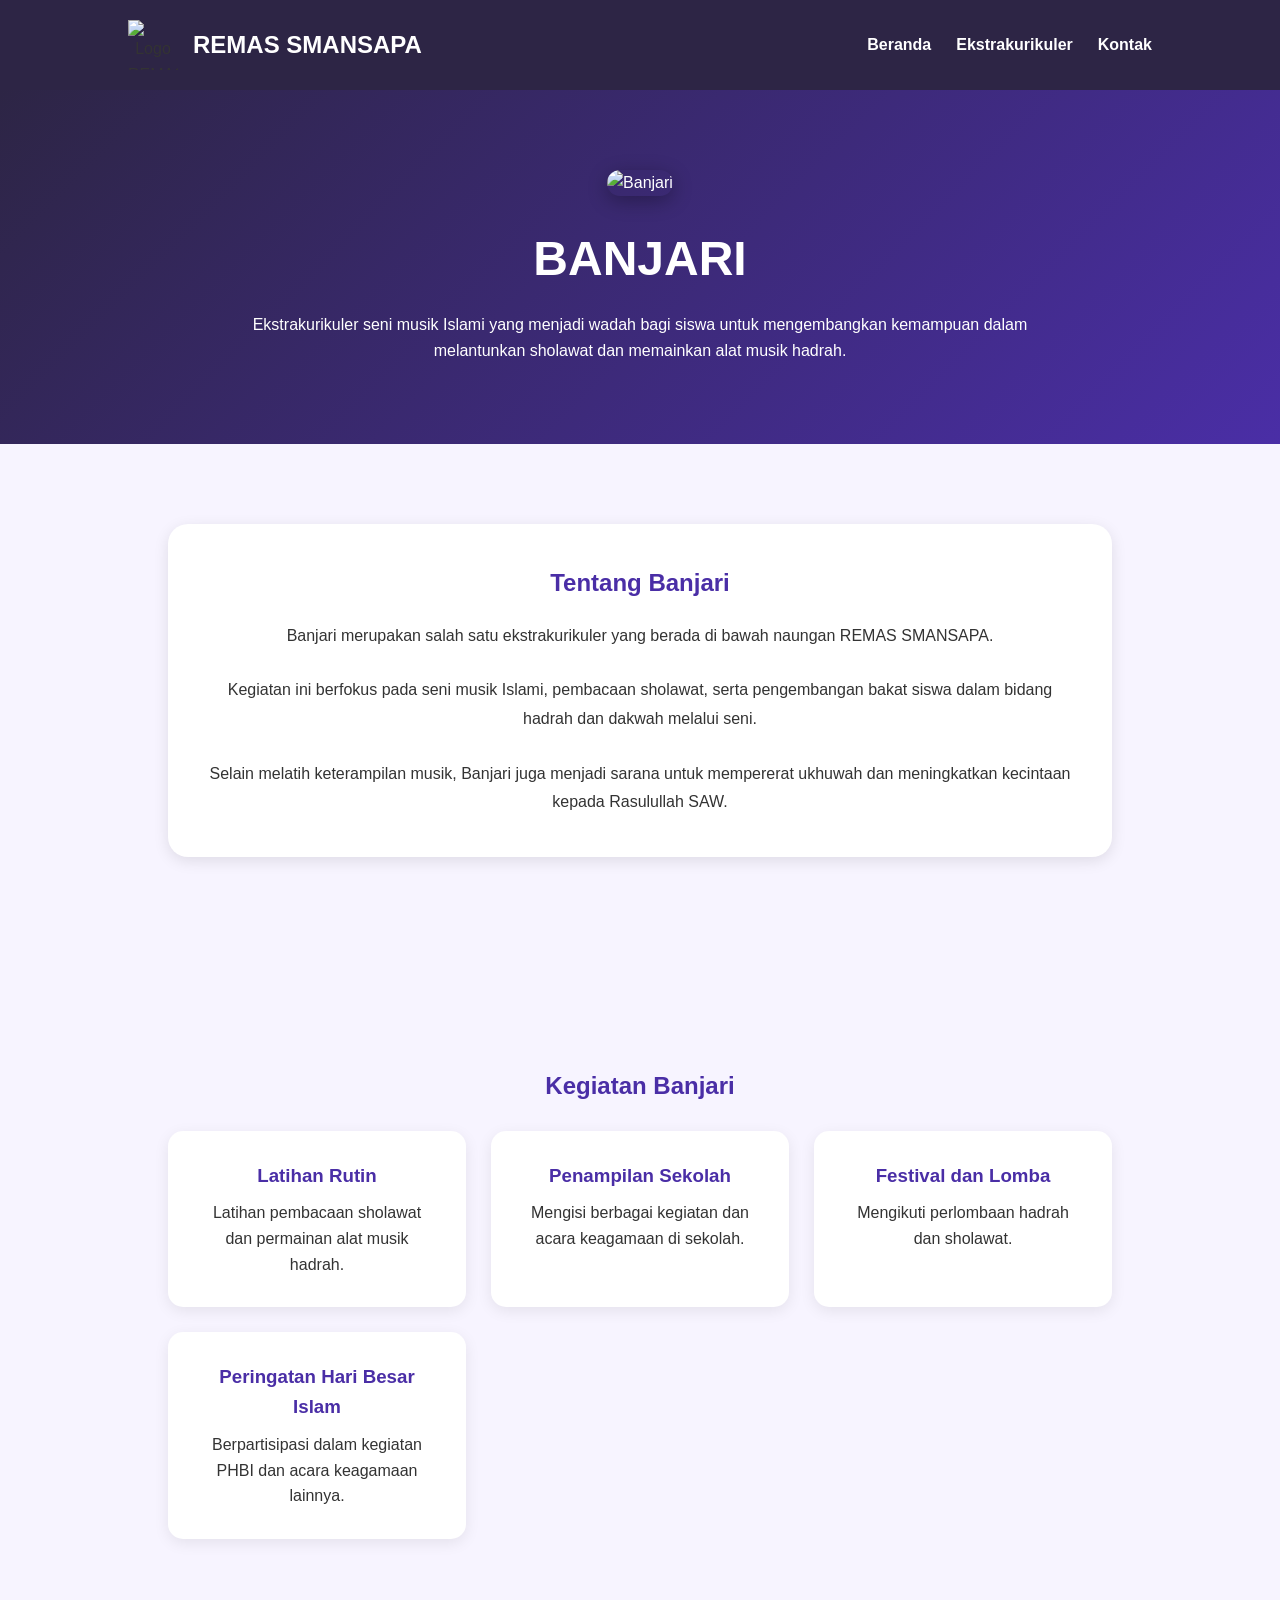
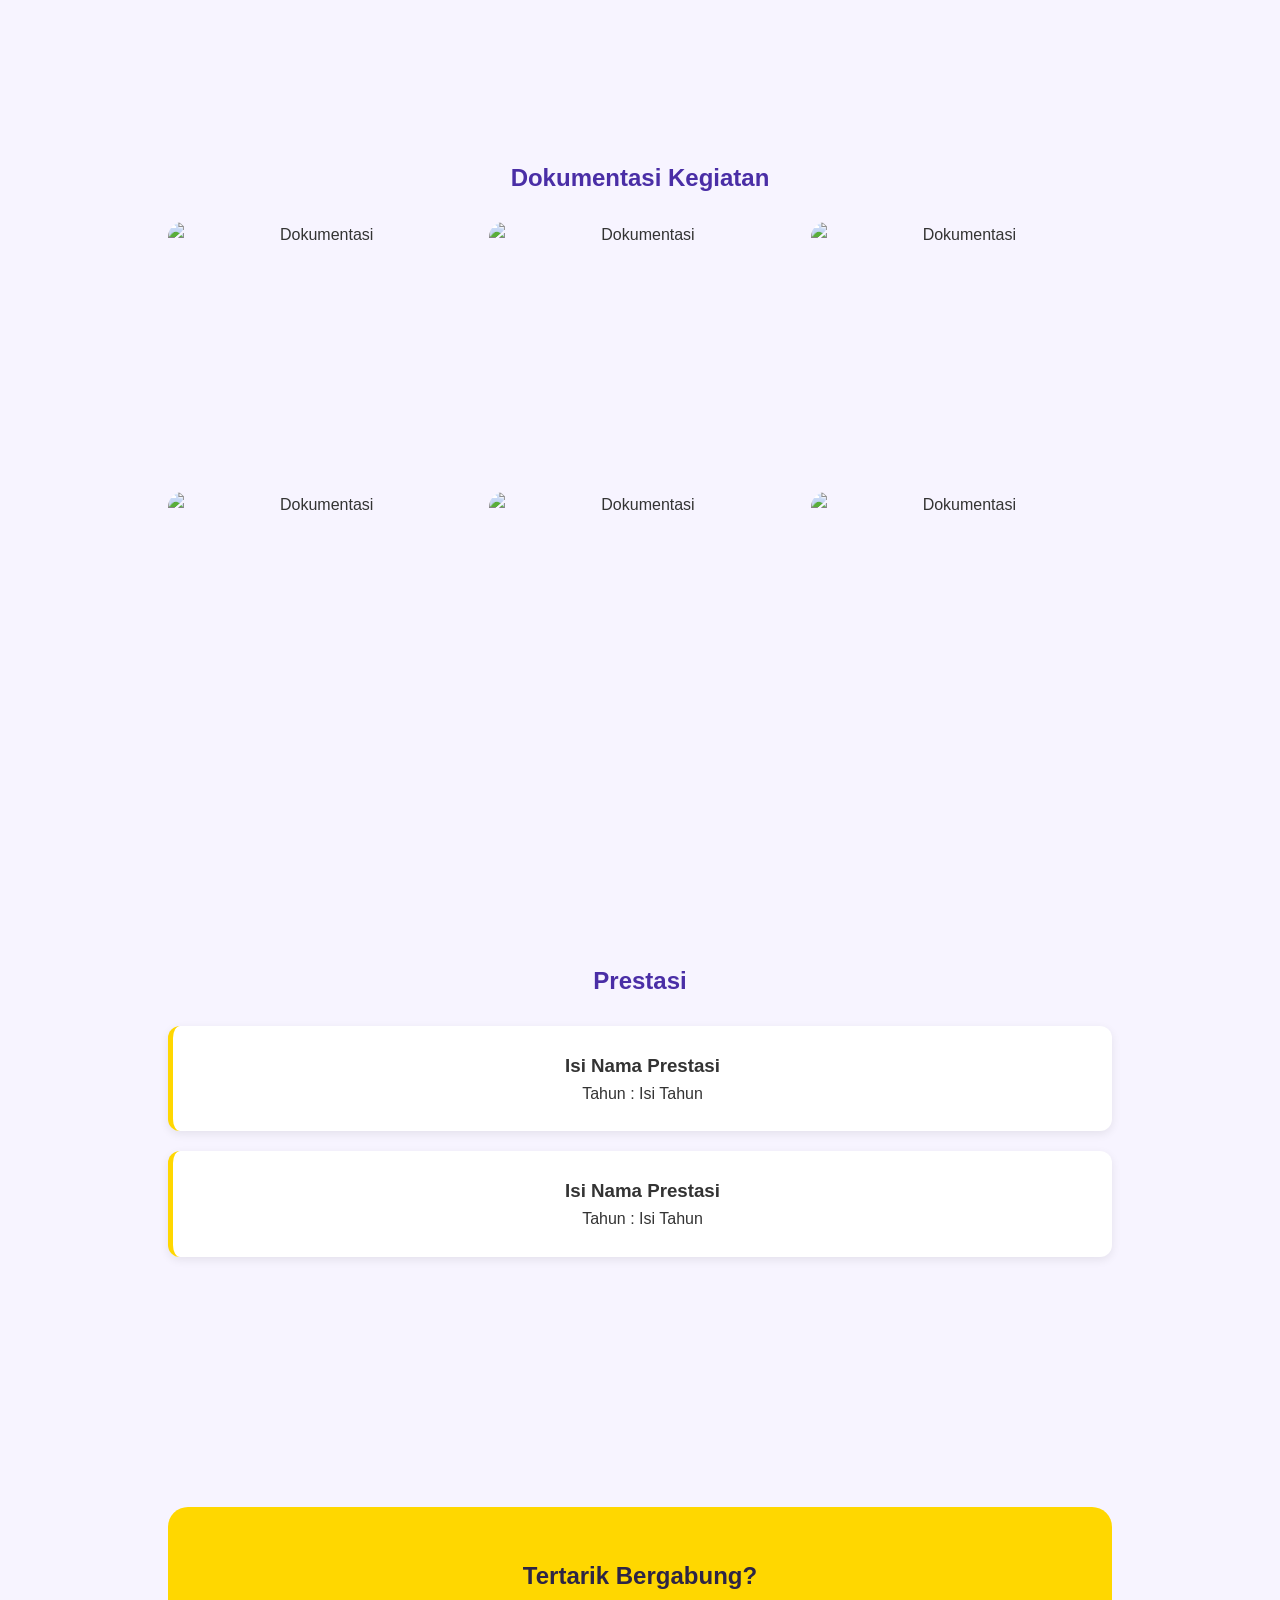
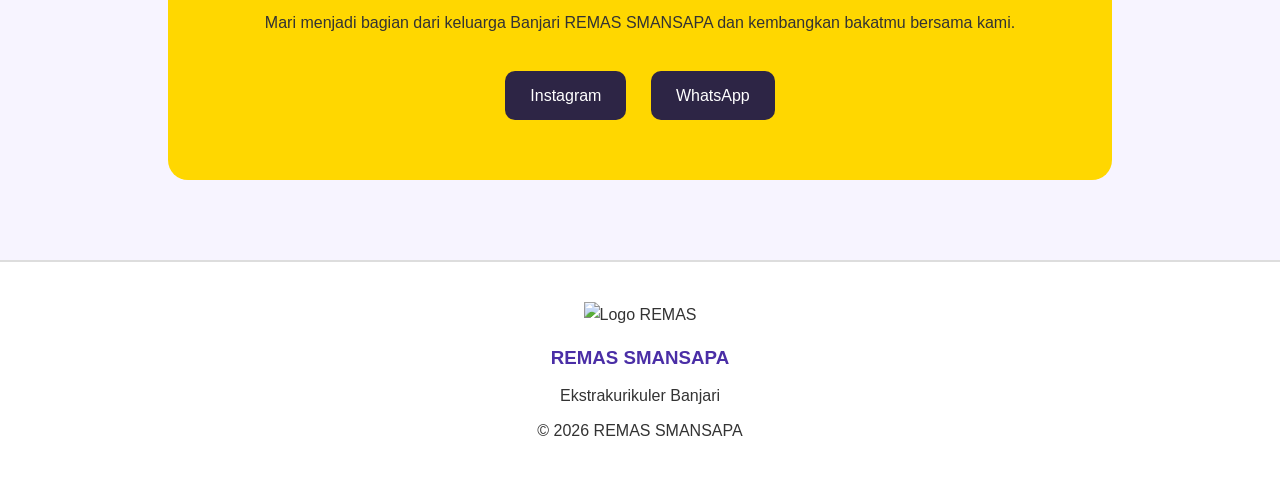
==== banjari.html @ 924b3086 "Add initial Banjari HTML structure and content This HTML file provides the structure and content for" ====
<!DOCTYPE html>
<html lang="id">

<head>

    <meta charset="UTF-8">

    <meta name="viewport" content="width=device-width, initial-scale=1.0">

    <title>Banjari - REMAS SMANSAPA</title>

    <link rel="stylesheet" href="style.css">

    <link rel="stylesheet" href="subject.css">

</head>

<body>

    <!-- =====================
         HEADER
    ====================== -->

    <header>

        <nav>

            <div>

                <img src="Isi Logo" alt="Logo REMAS">

                <h2>REMAS SMANSAPA</h2>

            </div>

            <ul>

                <li><a href="index.html">Beranda</a></li>

                <li><a href="index.html#ekskul">Ekstrakurikuler</a></li>

                <li><a href="index.html#kontak">Kontak</a></li>

            </ul>

        </nav>

    </header>

    <!-- =====================
         HERO
    ====================== -->

    <section class="subject-hero">

        <img src="Isi Gambar Hero Banjari"
            alt="Banjari">

        <h1>BANJARI</h1>

        <p>

            Ekstrakurikuler seni musik Islami yang
            menjadi wadah bagi siswa untuk
            mengembangkan kemampuan dalam
            melantunkan sholawat dan memainkan
            alat musik hadrah.

        </p>

    </section>

    <!-- =====================
         TENTANG
    ====================== -->

    <section class="subject-container">

        <div class="subject-about">

            <h2>Tentang Banjari</h2>

            <p>

                Banjari merupakan salah satu
                ekstrakurikuler yang berada di bawah
                naungan REMAS SMANSAPA.

            </p>

            <br>

            <p>

                Kegiatan ini berfokus pada seni
                musik Islami, pembacaan sholawat,
                serta pengembangan bakat siswa
                dalam bidang hadrah dan dakwah
                melalui seni.

            </p>

            <br>

            <p>

                Selain melatih keterampilan musik,
                Banjari juga menjadi sarana untuk
                mempererat ukhuwah dan meningkatkan
                kecintaan kepada Rasulullah SAW.

            </p>

        </div>

    </section>

    <!-- =====================
         KEGIATAN
    ====================== -->

    <section class="subject-container subject-activity">

        <h2>Kegiatan Banjari</h2>

        <div class="activity-grid">

            <div class="activity-card">

                <h3>Latihan Rutin</h3>

                <p>

                    Latihan pembacaan sholawat dan
                    permainan alat musik hadrah.

                </p>

            </div>

            <div class="activity-card">

                <h3>Penampilan Sekolah</h3>

                <p>

                    Mengisi berbagai kegiatan dan
                    acara keagamaan di sekolah.

                </p>

            </div>

            <div class="activity-card">

                <h3>Festival dan Lomba</h3>

                <p>

                    Mengikuti perlombaan hadrah
                    dan sholawat.

                </p>

            </div>

            <div class="activity-card">

                <h3>Peringatan Hari Besar Islam</h3>

                <p>

                    Berpartisipasi dalam kegiatan
                    PHBI dan acara keagamaan lainnya.

                </p>

            </div>

        </div>

    </section>

    <!-- =====================
         GALERI
    ====================== -->

    <section class="subject-container subject-gallery">

        <h2>Dokumentasi Kegiatan</h2>

        <div class="gallery-grid">

            <img src="Isi Gambar 1"
                alt="Dokumentasi">

            <img src="Isi Gambar 2"
                alt="Dokumentasi">

            <img src="Isi Gambar 3"
                alt="Dokumentasi">

            <img src="Isi Gambar 4"
                alt="Dokumentasi">

            <img src="Isi Gambar 5"
                alt="Dokumentasi">

            <img src="Isi Gambar 6"
                alt="Dokumentasi">

        </div>

    </section>

    <!-- =====================
         PRESTASI
    ====================== -->

    <section class="subject-container subject-achievement">

        <h2>Prestasi</h2>

        <div class="achievement-card">

            <h3>Isi Nama Prestasi</h3>

            <p>

                Tahun : Isi Tahun

            </p>

        </div>

        <div class="achievement-card">

            <h3>Isi Nama Prestasi</h3>

            <p>

                Tahun : Isi Tahun

            </p>

        </div>

    </section>

    <!-- =====================
         GABUNG
    ====================== -->

    <section class="subject-container">

        <div class="subject-join">

            <h2>Tertarik Bergabung?</h2>

            <p>

                Mari menjadi bagian dari keluarga
                Banjari REMAS SMANSAPA dan
                kembangkan bakatmu bersama kami.

            </p>

            <a href="Isi Link Instagram">

                Instagram

            </a>

            <a href="Isi Link WhatsApp">

                WhatsApp

            </a>

        </div>

    </section>

    <!-- =====================
         FOOTER
    ====================== -->

    <footer>

        <img src="Isi Logo"
            alt="Logo REMAS">

        <h3>REMAS SMANSAPA</h3>

        <p>

            Ekstrakurikuler Banjari

        </p>

        <p>

            © 2026 REMAS SMANSAPA

        </p>

    </footer>

</body>

</html>
---- style.css ----
*{
    margin: 0;
    padding: 0;
    box-sizing: border-box;
}

body{
    font-family: Arial, Helvetica, sans-serif;
    background: #f7f4ff;
    color: #333;
    line-height: 1.6;

    text-align: center;
    
}


header{
    background: #2d2545;
    padding: 20px 10%;

    position: sticky;
    top: 0;

    transition: all 0.3s ease;
    
    z-index: 1000;
}

header.kecil{
    padding: 8px 8%;

    backdrop-filter: blur(10px);

    box-shadow: 0 2px 10px rgba(0,0,0,0.2);
}

nav{
    display: flex;
    justify-content: space-between;
    align-items: center;
}

nav div{
    display: flex;
    align-items: center;
    gap: 15px;
}

nav img{
    width: 50px;
    height: 50px;
    object-fit: cover;
    transition: all 0.3s ease;
}

header.kecil nav img{
    width: 35px;
    height: 35px;
}

nav h2{
    color: white;
}

nav ul{
    display: flex;
    list-style: none;
    gap: 25px;
}

nav a{
    color: white;
    text-decoration: none;
    font-weight: bold;
    transition: 0.3s;
}

nav a:hover{
    color: #ffd700;
}



#hero{
    text-align: center;
    padding: 100px 10%;
    background: linear-gradient(
        135deg,
        #d9c7ff,
        #ffffff
    );
}

#hero h1{
    font-size: 3rem;
    color: #4a2ea6;
    margin-bottom: 20px;
}

#hero p{
    max-width: 800px;
    margin: 15px auto;
}

#hero a{
    display: inline-block;
    margin: 15px 10px;
    padding: 12px 25px;
    background: #ffd700;
    color: black;
    text-decoration: none;
    border-radius: 8px;
    font-weight: bold;
}

#hero a:hover{
    background: #f5c400;
}


section{
    padding: 80px 10%;
}

section h2{
    text-align: center;
    color: #4a2ea6;
    margin-bottom: 30px;
}



#ekskul{
    display: flex;
    flex-wrap: wrap;
    justify-content: center;
    gap: 30px;
}

.ekskul-card{
    text-decoration: none;
    color: inherit;
}

#ekskul h2{
    width: 100%;
}

#ekskul div{
    width: 300px;
    background: white;
    padding: 25px;
    border-radius: 15px;
    text-align: center;
    box-shadow: 0 4px 12px rgba(0,0,0,0.1);
    transition: 0.3s;
    cursor: pointer;
}

#ekskul div:hover{
    transform: translateY(-8px);
}

#ekskul img{
    width: 100%;
    border-radius: 10px;
    margin-bottom: 15px;
}

#ekskul h3{
    color: #4a2ea6;
    margin-bottom: 10px;
}


#kegiatan div{
    background: white;
    padding: 20px;
    margin: 20px 0;
    border-left: 5px solid #ffd700;
    border-radius: 10px;
}

#kegiatan img{
    width: 100%;
    max-width: 300px;
    height: 200px;
    object-fit: cover;
    border-radius: 10px;
    margin-bottom: 15px;
}

#galeri{
    text-align: center;
}

#galeri img{
    width: 250px;
    height: 180px;
    object-fit: cover;
    margin: 10px;
    border-radius: 12px;
}



#faq h3{
    color: #4a2ea6;
    margin-top: 25px;
}



#kontak{
    text-align: center;
}

#kontak a{
    display: inline-block;
    padding: 12px 20px;
    margin: 10px;
    background: #4a2ea6;
    color: white;
    text-decoration: none;
    border-radius: 8px;
}

#kontak a:hover{
    background: #5d3bd1;
}



footer{
    background: white;
    text-align: center;
    padding: 40px 20px;
    border-top: 2px solid #ddd;
}

footer img{
    width: 80px;
    margin-bottom: 15px;
}

footer h3{
    color: #4a2ea6;
}

footer p{
    margin-top: 10px;
}



@media (max-width: 768px){

    nav{
        flex-direction: column;
        gap: 20px;
    }

    nav ul{
        flex-wrap: wrap;
        justify-content: center;
    }

    #hero h1{
        font-size: 2rem;
    }

    #ekskul div{
        width: 100%;
    }

    #galeri img{
        width: 100%;
        height: auto;
    }

}
---- subject.css ----
/* =========================
   HERO SUBJECT
========================= */

.subject-hero{
    background: linear-gradient(
        135deg,
        #2d2545,
        #4a2ea6
    );

    color: white;

    text-align: center;

    padding: 80px 10%;
}

.subject-hero img{
    width: 100%;
    max-width: 800px;

    height: 350px;

    object-fit: cover;

    border-radius: 20px;

    margin-bottom: 25px;

    box-shadow: 0 5px 20px rgba(0,0,0,0.3);
}

.subject-hero h1{
    font-size: 3rem;
    margin-bottom: 15px;
}

.subject-hero p{
    max-width: 800px;
    margin: auto;
}

/* =========================
   CONTAINER UMUM
========================= */

.subject-container{
    max-width: 1200px;
    margin: auto;
    padding: 80px 10%;
}

/* =========================
   ABOUT
========================= */

.subject-about{
    background: white;

    padding: 40px;

    border-radius: 20px;

    box-shadow: 0 4px 15px rgba(0,0,0,0.1);
}

.subject-about h2{
    color: #4a2ea6;
    margin-bottom: 20px;
}

.subject-about p{
    line-height: 1.8;
}

/* =========================
   KEGIATAN
========================= */

.subject-activity{
    margin-top: 50px;
}

.subject-activity h2{
    color: #4a2ea6;
    margin-bottom: 25px;
}

.activity-grid{
    display: grid;

    grid-template-columns:
    repeat(auto-fit,minmax(250px,1fr));

    gap: 25px;
}

.activity-card{
    background: white;

    padding: 30px;

    border-radius: 15px;

    text-align: center;

    box-shadow: 0 4px 15px rgba(0,0,0,0.08);

    transition: 0.3s;
}

.activity-card:hover{
    transform: translateY(-8px);
}

.activity-card h3{
    color: #4a2ea6;
    margin-bottom: 10px;
}

/* =========================
   GALERI
========================= */

.subject-gallery{
    margin-top: 60px;
}

.subject-gallery h2{
    color: #4a2ea6;
    margin-bottom: 25px;
}

.gallery-grid{
    display: grid;

    grid-template-columns:
    repeat(auto-fit,minmax(280px,1fr));

    gap: 20px;
}

.gallery-grid img{
    width: 100%;

    height: 250px;

    object-fit: cover;

    border-radius: 15px;

    transition: 0.3s;
}

.gallery-grid img:hover{
    transform: scale(1.05);
}

/* =========================
   PRESTASI
========================= */

.subject-achievement{
    margin-top: 60px;
}

.subject-achievement h2{
    color: #4a2ea6;
    margin-bottom: 25px;
}

.achievement-card{
    background: white;

    padding: 25px;

    margin-bottom: 20px;

    border-left: 5px solid #ffd700;

    border-radius: 12px;

    box-shadow: 0 3px 10px rgba(0,0,0,0.08);
}

/* =========================
   JOIN SECTION
========================= */

.subject-join{
    background: #ffd700;

    margin-top: 70px;

    padding: 50px;

    border-radius: 20px;

    text-align: center;
}

.subject-join h2{
    color: #2d2545;
    margin-bottom: 15px;
}

.subject-join p{
    margin-bottom: 25px;
}

.subject-join a{
    display: inline-block;

    background: #2d2545;

    color: white;

    text-decoration: none;

    padding: 12px 25px;

    margin: 10px;

    border-radius: 10px;

    transition: 0.3s;
}

.subject-join a:hover{
    background: #4a2ea6;
}

/* =========================
   MOBILE
========================= */

@media (max-width:768px){

    .subject-hero{
        padding: 60px 5%;
    }

    .subject-hero img{
        height: 220px;
    }

    .subject-hero h1{
        font-size: 2rem;
    }

    .subject-container{
        padding: 50px 5%;
    }

    .subject-about{
        padding: 25px;
    }

    .subject-join{
        padding: 30px 20px;
    }

    .subject-join a{
        display: block;
        width: 100%;
        margin: 10px 0;
    }

}
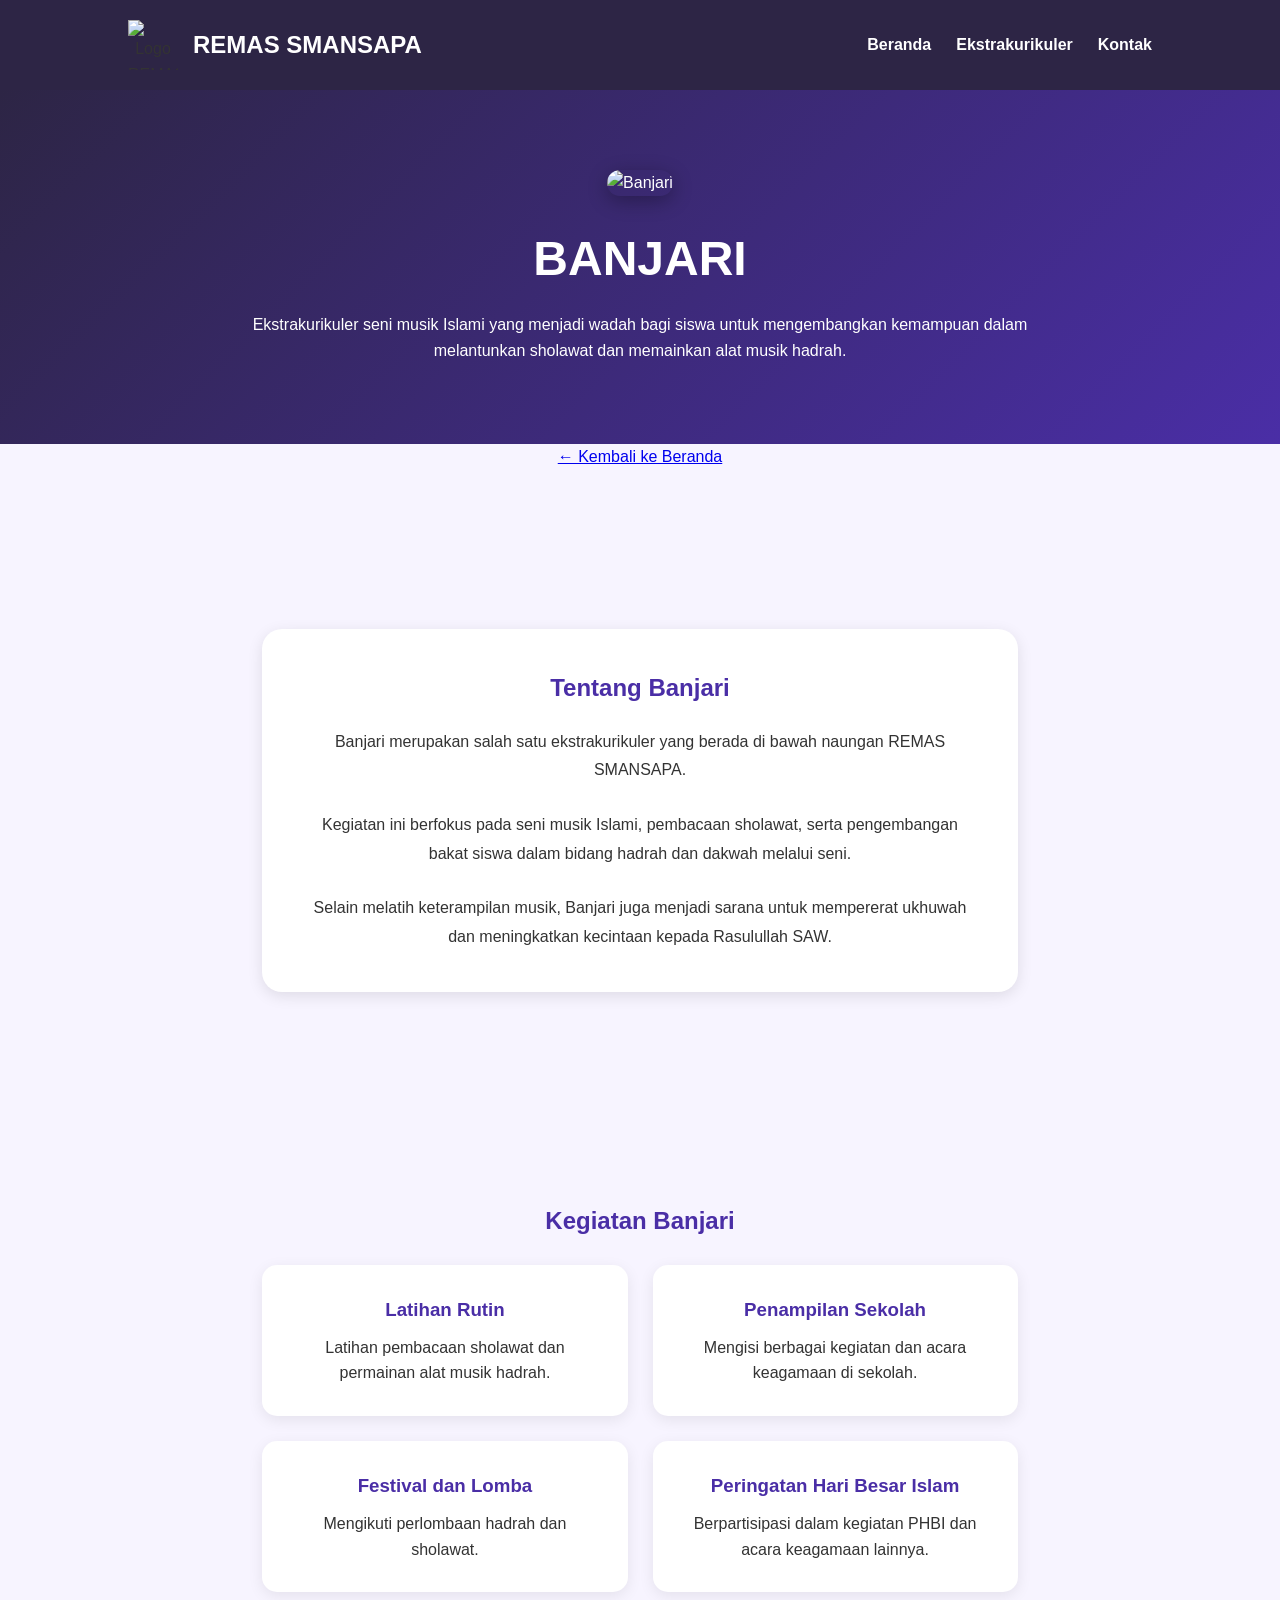
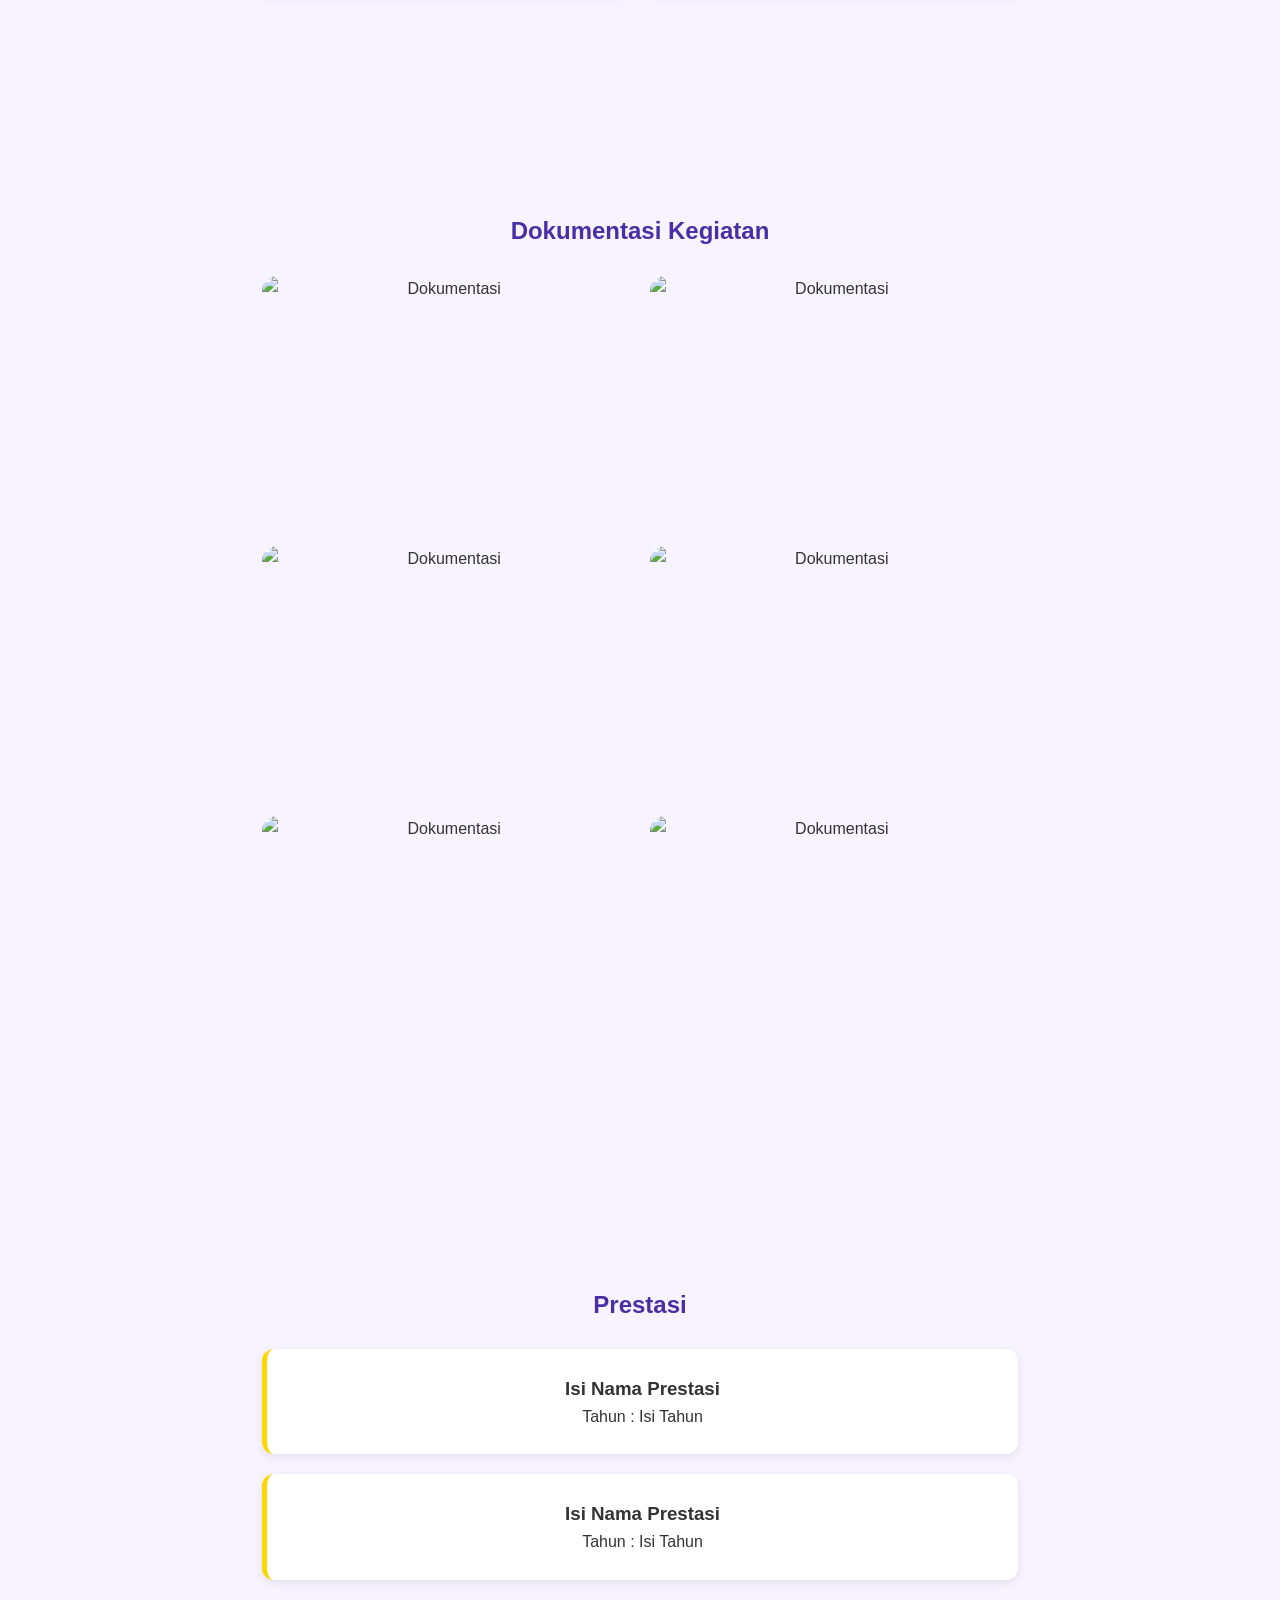
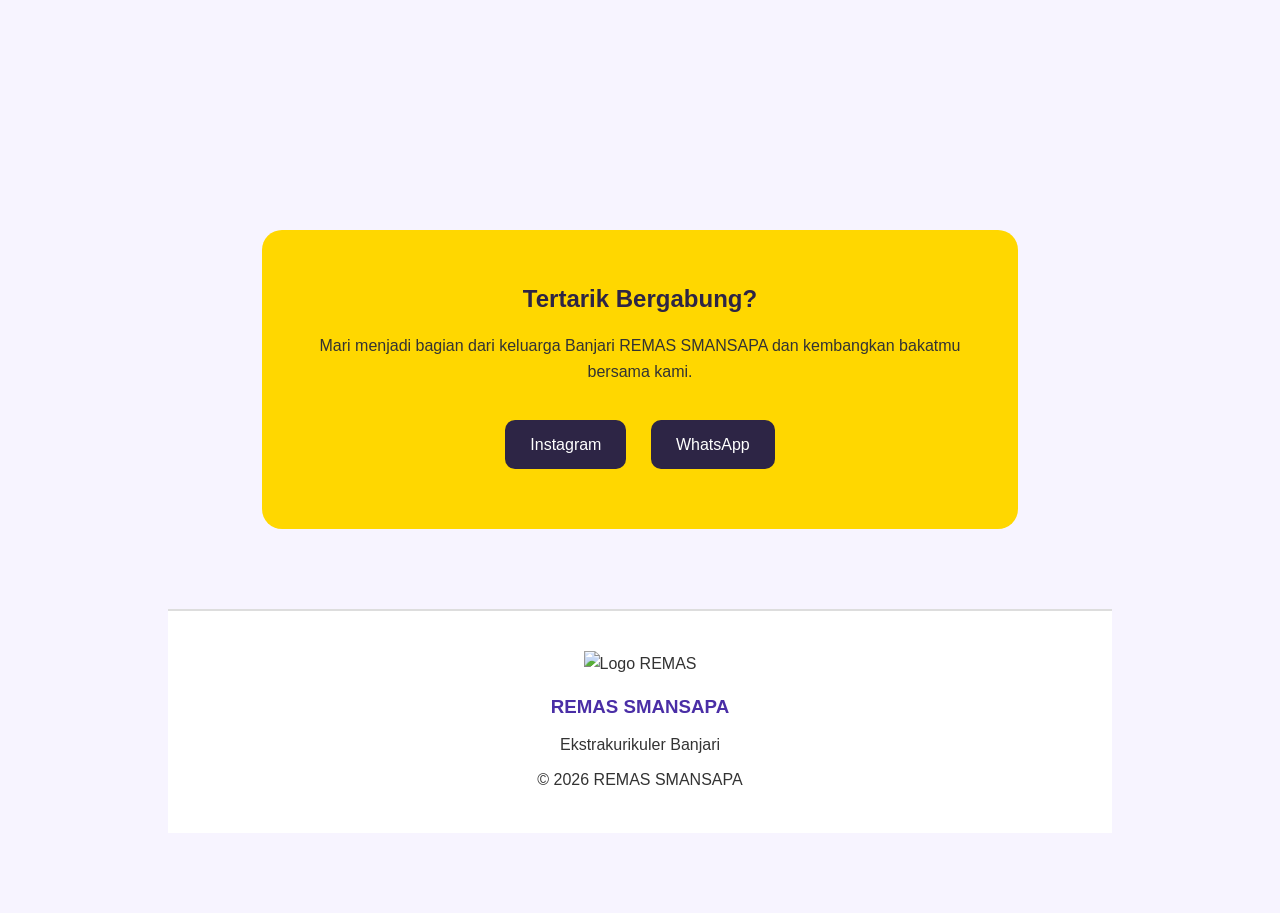
==== commit f6ed3f53: "Update banjari.html" ====
--- a/banjari.html
+++ b/banjari.html
@@ -70,6 +70,18 @@
 
     </section>
 
+    <div class="back-home">
+    
+        <a href="index.html">
+    
+            ← Kembali ke Beranda
+    
+        </a>
+    
+    </div>
+    
+    <section class="subject-container">    
+
     <!-- =====================
          TENTANG
     ====================== -->
--- a/subject.css
+++ b/subject.css
@@ -241,6 +241,33 @@
         padding: 60px 5%;
     }
 
+   .back-home{
+    text-align: center;
+    margin: 30px 0;
+}
+
+.back-home a{
+    display: inline-block;
+
+    background: #4a2ea6;
+
+    color: white;
+
+    text-decoration: none;
+
+    padding: 12px 25px;
+
+    border-radius: 10px;
+
+    transition: 0.3s;
+}
+
+.back-home a:hover{
+    background: #2d2545;
+
+    transform: translateY(-3px);
+}
+
     .subject-hero img{
         height: 220px;
     }
